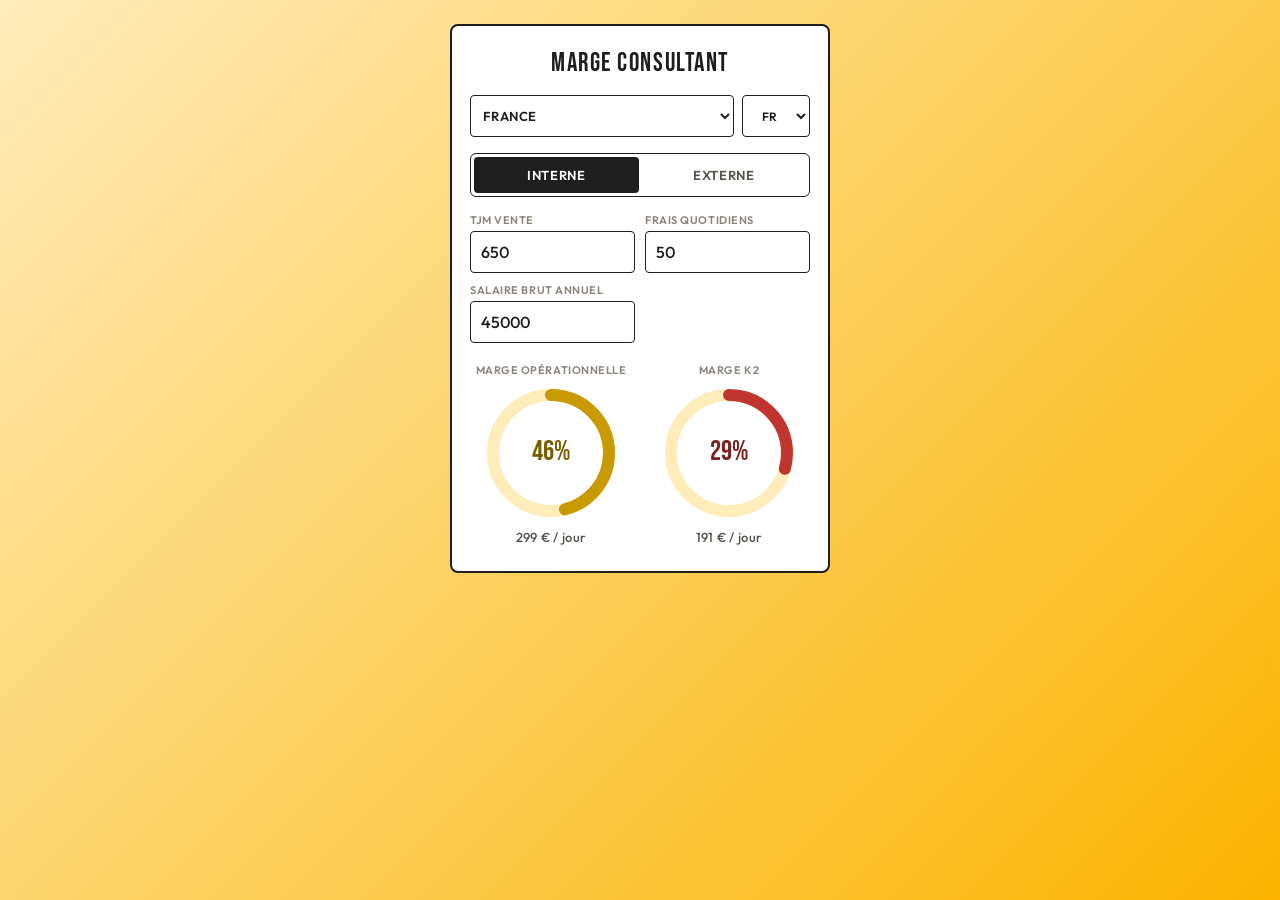
==== index.html @ fb4c843c "Initial commit: consultant margin calculator app" ====
<!DOCTYPE html>
<html lang="fr">
<head>
<meta charset="UTF-8">
<meta name="viewport" content="width=device-width, initial-scale=1.0">
<title id="page-title">Marge consultant</title>
<link rel="preconnect" href="https://fonts.googleapis.com">
<link rel="preconnect" href="https://fonts.gstatic.com" crossorigin>
<link href="https://fonts.googleapis.com/css2?family=Bebas+Neue&family=Outfit:wght@400;500;600;700&display=swap" rel="stylesheet" media="print" onload="this.media='all'">
<link rel="stylesheet" href="style.css">
</head>
<body>

<div class="app-card">

  <h1 id="brand-title" class="brand-title">Marge consultant</h1>

  <div class="top-row">
    <select id="country" class="select">
      <option value="fr" data-cm="1.47" data-awd="220">France</option>
      <option value="es" data-cm="1.34" data-awd="220">Espagne</option>
      <option value="it" data-cm="1.40" data-awd="220">Italie</option>
      <option value="ch" data-cm="1.18" data-awd="230">Suisse</option>
      <option value="be" data-cm="1.41" data-awd="230">Belgique et Lux</option>
    </select>
    <select id="lang" class="select lang-select">
      <option value="fr">FR</option>
      <option value="en">EN</option>
      <option value="it">IT</option>
      <option value="es">ES</option>
    </select>
  </div>

  <div id="seg" class="segmented">
    <button type="button" data-value="internal">Interne</button>
    <button type="button" data-value="external">Externe</button>
  </div>

  <div id="seg-ext-mode" class="segmented sub-segmented" hidden>
    <button type="button" data-value="portage">Portage salarial</button>
    <button type="button" data-value="freelance">Freelance</button>
  </div>

  <div class="fields-grid">
    <div class="field">
      <label id="lbl-sales">TJM vente</label>
      <input id="sales" type="number" min="0" step="1" inputmode="decimal">
    </div>
    <div class="field">
      <label id="lbl-dly">Frais quotidiens</label>
      <input id="dlycost" type="number" min="0" step="1" inputmode="decimal">
    </div>
    <div class="field field-internal">
      <label id="lbl-salary">Salaire brut annuel</label>
      <input id="salary" type="number" min="0" step="100" inputmode="decimal">
    </div>
    <div class="field field-external">
      <label id="lbl-purchase">TJM achat</label>
      <input id="purchase" type="number" min="0" step="1" inputmode="decimal">
    </div>
  </div>

  <div class="result">
    <div class="gauge-block" id="gauge-block-op">
      <span class="gauge-label" id="lbl-margin-op">Marge opérationnelle</span>
      <svg width="140" height="140" viewBox="0 0 140 140">
        <circle cx="70" cy="70" r="58" fill="none" stroke-width="12" class="gauge-track"></circle>
        <circle id="ring-op" cx="70" cy="70" r="58" fill="none" stroke-width="12" stroke-linecap="round" transform="rotate(-90 70 70)"></circle>
        <text id="pct-op" x="70" y="77" text-anchor="middle" font-size="28">0%</text>
      </svg>
      <span id="val-op" class="margin-value">0 € / jour</span>
    </div>
    <div class="gauge-block" id="gauge-block-k2" hidden>
      <span class="gauge-label" id="lbl-margin-k2">Marge K2</span>
      <svg width="140" height="140" viewBox="0 0 140 140">
        <circle cx="70" cy="70" r="58" fill="none" stroke-width="12" class="gauge-track"></circle>
        <circle id="ring-k2" cx="70" cy="70" r="58" fill="none" stroke-width="12" stroke-linecap="round" transform="rotate(-90 70 70)"></circle>
        <text id="pct-k2" x="70" y="77" text-anchor="middle" font-size="28">0%</text>
      </svg>
      <span id="val-k2" class="margin-value">0 € / jour</span>
    </div>
  </div>

</div>

<script src="app.js"></script>
</body>
</html>
---- style.css ----
:root {
  --luca-yellow: #fab400;
  --luca-yellow-light: #ffecbb;
  --luca-black: #1e1e1e;
  --luca-white: #ffffff;

  --page-grad-start: var(--luca-yellow-light);
  --page-grad-end: var(--luca-yellow);
  --card-bg: var(--luca-white);
  --inner-bg: var(--luca-white);
  --ink: var(--luca-black);
  --ink-secondary: #55524b;
  --ink-muted: #8a857b;
  --border-ink: var(--luca-black);
  --accent: var(--luca-yellow);
  --track: var(--luca-yellow-light);
  --green-stroke: #2f7a3d;
  --green-text: #1f5229;
  --yellow-stroke: #c99a00;
  --yellow-text: #7a5f00;
  --orange-stroke: #d1661a;
  --orange-text: #8a3f10;
  --red-stroke: #c03530;
  --red-text: #7a211d;
}

@media (prefers-color-scheme: dark) {
  :root {
    --page-grad-start: #2a2200;
    --page-grad-end: #4a3b00;
    --card-bg: #1e1e1e;
    --inner-bg: #1e1e1e;
    --ink: #f5f2ea;
    --ink-secondary: #cfc9ba;
    --ink-muted: #948e7d;
    --border-ink: var(--luca-yellow);
    --track: #3a3320;
    --green-stroke: #4caf5f;
    --green-text: #8fe39c;
    --yellow-stroke: #e6b800;
    --yellow-text: #ffd54a;
    --orange-stroke: #ef8a3d;
    --orange-text: #ffb673;
    --red-stroke: #e35b56;
    --red-text: #ff8b86;
  }
}

* {
  box-sizing: border-box;
}

[hidden] {
  display: none !important;
}

body {
  margin: 0;
  min-height: 100vh;
  display: flex;
  justify-content: center;
  align-items: flex-start;
  padding: 24px 16px;
  background: linear-gradient(135deg, var(--page-grad-start) 0%, var(--page-grad-end) 100%);
  font-family: "Outfit", system-ui, -apple-system, "Segoe UI", Roboto, Helvetica, Arial, sans-serif;
  color: var(--ink);
}

.app-card {
  width: 100%;
  max-width: 380px;
  background: var(--card-bg);
  border: 2px solid var(--border-ink);
  border-radius: 8px;
  padding: 22px 18px 26px;
  display: flex;
  flex-direction: column;
  gap: 16px;
}

.brand-title {
  margin: 0;
  font-family: "Bebas Neue", "Outfit", sans-serif;
  font-weight: 400;
  font-size: 26px;
  letter-spacing: 0.06em;
  text-transform: uppercase;
  text-align: center;
  color: var(--ink);
}

.top-row {
  display: flex;
  gap: 8px;
}

.select {
  height: 42px;
  border-radius: 4px;
  border: 1.5px solid var(--border-ink);
  background: var(--inner-bg);
  color: var(--ink);
  font-family: "Outfit", sans-serif;
  font-size: 13px;
  font-weight: 600;
  letter-spacing: 0.03em;
  text-transform: uppercase;
  padding: 0 8px;
}

.select:focus {
  outline: 2px solid var(--accent);
  outline-offset: 1px;
}

.top-row .select:first-child {
  flex: 1.6;
  min-width: 0;
}

.lang-select {
  width: 68px;
  font-size: 12px;
  padding: 0 4px;
  text-align: center;
}

.segmented {
  display: flex;
  background: transparent;
  border: 1.5px solid var(--border-ink);
  border-radius: 6px;
  padding: 3px;
  gap: 3px;
}

.segmented button {
  flex: 1;
  border: none;
  border-radius: 4px;
  padding: 10px 0;
  font-family: "Outfit", sans-serif;
  font-size: 13px;
  font-weight: 600;
  letter-spacing: 0.05em;
  text-transform: uppercase;
  cursor: pointer;
  background: transparent;
  color: var(--ink-secondary);
}

.segmented button.active {
  background: var(--ink);
  color: var(--card-bg);
}

.sub-segmented {
  border-color: var(--ink-muted);
  margin-top: -8px;
}

.sub-segmented button {
  font-size: 11px;
  padding: 7px 0;
}

.sub-segmented button.active {
  background: var(--accent);
  color: var(--ink);
}

.fields-grid {
  display: grid;
  grid-template-columns: 1fr 1fr;
  gap: 10px;
}

.field label {
  font-family: "Outfit", sans-serif;
  font-size: 11px;
  font-weight: 600;
  letter-spacing: 0.05em;
  text-transform: uppercase;
  color: var(--ink-muted);
  display: block;
  margin-bottom: 4px;
}

.field input {
  width: 100%;
  height: 42px;
  border-radius: 4px;
  border: 1.5px solid var(--border-ink);
  background: var(--inner-bg);
  color: var(--ink);
  font-family: "Outfit", sans-serif;
  font-size: 16px;
  font-weight: 500;
  padding: 0 10px;
}

.field input:focus {
  outline: 2px solid var(--accent);
  outline-offset: 1px;
}

.field-internal,
.field-external {
  display: none;
}

.result {
  display: flex;
  justify-content: center;
  gap: 18px;
  padding-top: 4px;
}

.gauge-block {
  flex: 1;
  max-width: 160px;
  display: flex;
  flex-direction: column;
  align-items: center;
  gap: 6px;
}

.gauge-label {
  font-family: "Outfit", sans-serif;
  font-size: 11px;
  font-weight: 600;
  letter-spacing: 0.05em;
  text-transform: uppercase;
  color: var(--ink-muted);
  text-align: center;
}

.gauge-track {
  stroke: var(--track);
}

.gauge-block svg text {
  fill: var(--ink);
  font-family: "Bebas Neue", "Outfit", sans-serif;
  font-weight: 400;
}

.margin-value {
  font-family: "Outfit", sans-serif;
  font-size: 13px;
  font-weight: 500;
  letter-spacing: 0.02em;
  color: var(--ink-secondary);
  text-align: center;
}

@media (max-width: 380px) {
  .app-card {
    border-radius: 6px;
    padding: 18px 14px 22px;
  }

  .result {
    gap: 10px;
  }

  .gauge-block svg {
    width: 118px;
    height: 118px;
  }
}
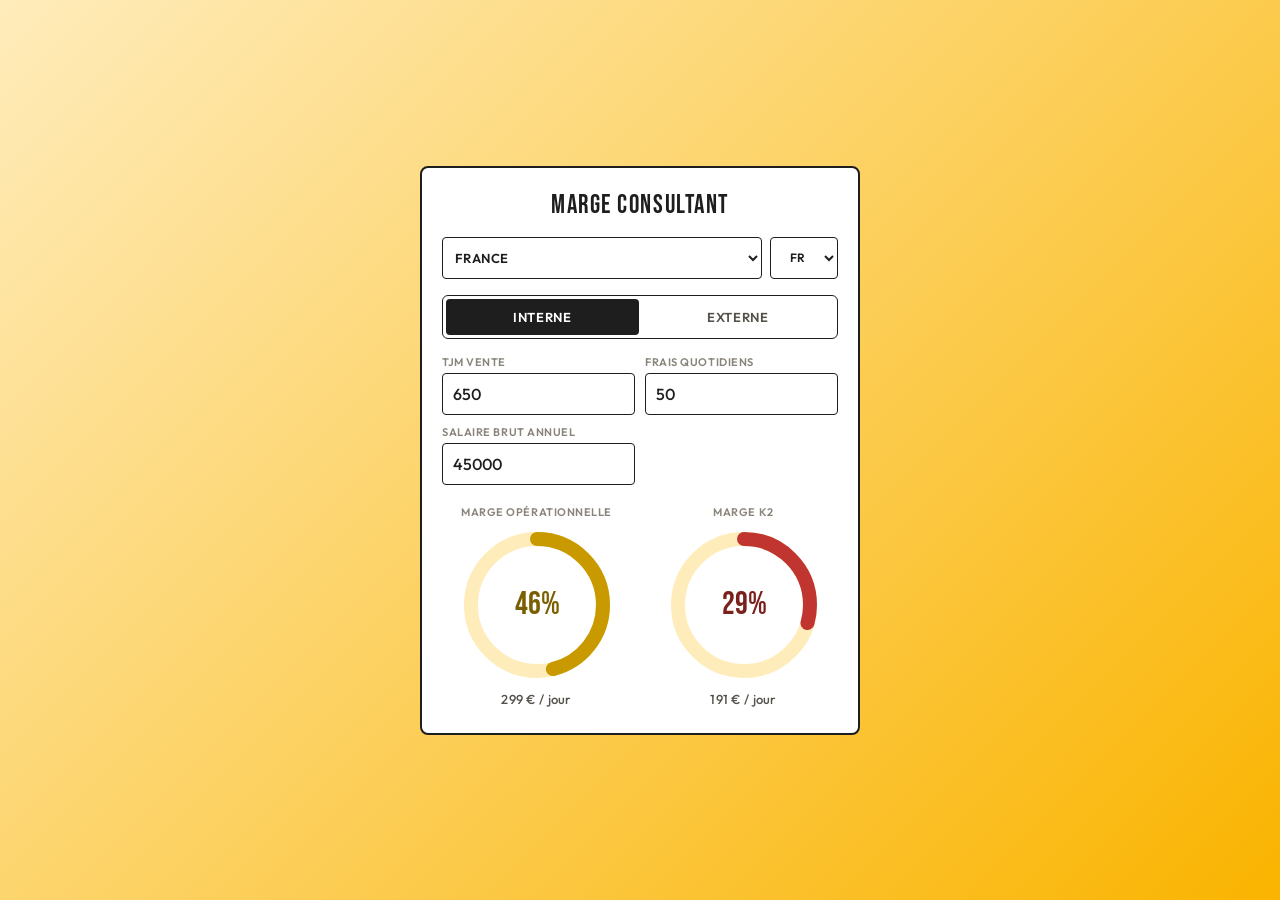
==== commit a337de7d: "Enlarge margin gauges to fill the wider card Scale the gauge SVGs from 140px to 160px (radius 58->66" ====
--- a/index.html
+++ b/index.html
@@ -4,6 +4,11 @@
 <meta charset="UTF-8">
 <meta name="viewport" content="width=device-width, initial-scale=1.0">
 <title id="page-title">Marge consultant</title>
+<link rel="icon" type="image/png" sizes="32x32" href="favicon-32x32.png">
+<link rel="icon" type="image/png" sizes="16x16" href="favicon-16x16.png">
+<link rel="apple-touch-icon" href="apple-touch-icon.png">
+<meta name="apple-mobile-web-app-capable" content="yes">
+<meta name="apple-mobile-web-app-title" content="Marge">
 <link rel="preconnect" href="https://fonts.googleapis.com">
 <link rel="preconnect" href="https://fonts.gstatic.com" crossorigin>
 <link href="https://fonts.googleapis.com/css2?family=Bebas+Neue&family=Outfit:wght@400;500;600;700&display=swap" rel="stylesheet" media="print" onload="this.media='all'">
@@ -63,19 +68,19 @@
   <div class="result">
     <div class="gauge-block" id="gauge-block-op">
       <span class="gauge-label" id="lbl-margin-op">Marge opérationnelle</span>
-      <svg width="140" height="140" viewBox="0 0 140 140">
-        <circle cx="70" cy="70" r="58" fill="none" stroke-width="12" class="gauge-track"></circle>
-        <circle id="ring-op" cx="70" cy="70" r="58" fill="none" stroke-width="12" stroke-linecap="round" transform="rotate(-90 70 70)"></circle>
-        <text id="pct-op" x="70" y="77" text-anchor="middle" font-size="28">0%</text>
+      <svg width="160" height="160" viewBox="0 0 160 160">
+        <circle cx="80" cy="80" r="66" fill="none" stroke-width="14" class="gauge-track"></circle>
+        <circle id="ring-op" cx="80" cy="80" r="66" fill="none" stroke-width="14" stroke-linecap="round" transform="rotate(-90 80 80)"></circle>
+        <text id="pct-op" x="80" y="89" text-anchor="middle" font-size="32">0%</text>
       </svg>
       <span id="val-op" class="margin-value">0 € / jour</span>
     </div>
     <div class="gauge-block" id="gauge-block-k2" hidden>
       <span class="gauge-label" id="lbl-margin-k2">Marge K2</span>
-      <svg width="140" height="140" viewBox="0 0 140 140">
-        <circle cx="70" cy="70" r="58" fill="none" stroke-width="12" class="gauge-track"></circle>
-        <circle id="ring-k2" cx="70" cy="70" r="58" fill="none" stroke-width="12" stroke-linecap="round" transform="rotate(-90 70 70)"></circle>
-        <text id="pct-k2" x="70" y="77" text-anchor="middle" font-size="28">0%</text>
+      <svg width="160" height="160" viewBox="0 0 160 160">
+        <circle cx="80" cy="80" r="66" fill="none" stroke-width="14" class="gauge-track"></circle>
+        <circle id="ring-k2" cx="80" cy="80" r="66" fill="none" stroke-width="14" stroke-linecap="round" transform="rotate(-90 80 80)"></circle>
+        <text id="pct-k2" x="80" y="89" text-anchor="middle" font-size="32">0%</text>
       </svg>
       <span id="val-k2" class="margin-value">0 € / jour</span>
     </div>
--- a/style.css
+++ b/style.css
@@ -57,10 +57,11 @@
 body {
   margin: 0;
   min-height: 100vh;
+  min-height: 100dvh;
   display: flex;
   justify-content: center;
-  align-items: flex-start;
-  padding: 24px 16px;
+  align-items: center;
+  padding: 24px 12px;
   background: linear-gradient(135deg, var(--page-grad-start) 0%, var(--page-grad-end) 100%);
   font-family: "Outfit", system-ui, -apple-system, "Segoe UI", Roboto, Helvetica, Arial, sans-serif;
   color: var(--ink);
@@ -68,11 +69,11 @@
 
 .app-card {
   width: 100%;
-  max-width: 380px;
+  max-width: 440px;
   background: var(--card-bg);
   border: 2px solid var(--border-ink);
   border-radius: 8px;
-  padding: 22px 18px 26px;
+  padding: 22px 20px 26px;
   display: flex;
   flex-direction: column;
   gap: 16px;
@@ -218,7 +219,7 @@
 
 .gauge-block {
   flex: 1;
-  max-width: 160px;
+  max-width: 190px;
   display: flex;
   flex-direction: column;
   align-items: center;
@@ -265,7 +266,7 @@
   }
 
   .gauge-block svg {
-    width: 118px;
-    height: 118px;
-  }
-}
+    width: 135px;
+    height: 135px;
+  }
+}
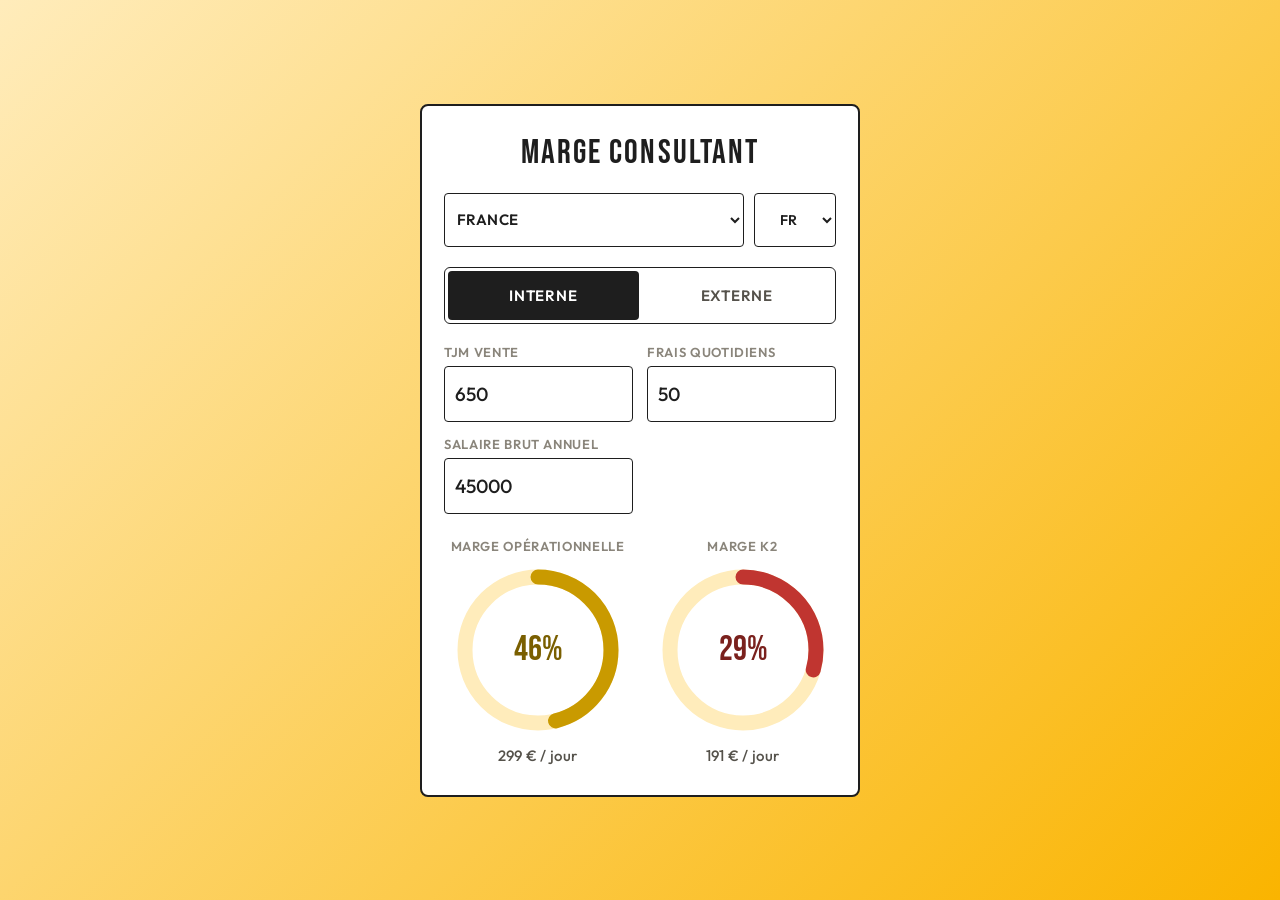
==== commit be84771d: "Push sizing further: bigger title, inputs and gauges Title 30->34px, inputs 50->56px height (font 18" ====
--- a/index.html
+++ b/index.html
@@ -68,19 +68,19 @@
   <div class="result">
     <div class="gauge-block" id="gauge-block-op">
       <span class="gauge-label" id="lbl-margin-op">Marge opérationnelle</span>
-      <svg width="160" height="160" viewBox="0 0 160 160">
-        <circle cx="80" cy="80" r="66" fill="none" stroke-width="14" class="gauge-track"></circle>
-        <circle id="ring-op" cx="80" cy="80" r="66" fill="none" stroke-width="14" stroke-linecap="round" transform="rotate(-90 80 80)"></circle>
-        <text id="pct-op" x="80" y="89" text-anchor="middle" font-size="32">0%</text>
+      <svg width="176" height="176" viewBox="0 0 176 176">
+        <circle cx="88" cy="88" r="73" fill="none" stroke-width="15" class="gauge-track"></circle>
+        <circle id="ring-op" cx="88" cy="88" r="73" fill="none" stroke-width="15" stroke-linecap="round" transform="rotate(-90 88 88)"></circle>
+        <text id="pct-op" x="88" y="98" text-anchor="middle" font-size="35">0%</text>
       </svg>
       <span id="val-op" class="margin-value">0 € / jour</span>
     </div>
     <div class="gauge-block" id="gauge-block-k2" hidden>
       <span class="gauge-label" id="lbl-margin-k2">Marge K2</span>
-      <svg width="160" height="160" viewBox="0 0 160 160">
-        <circle cx="80" cy="80" r="66" fill="none" stroke-width="14" class="gauge-track"></circle>
-        <circle id="ring-k2" cx="80" cy="80" r="66" fill="none" stroke-width="14" stroke-linecap="round" transform="rotate(-90 80 80)"></circle>
-        <text id="pct-k2" x="80" y="89" text-anchor="middle" font-size="32">0%</text>
+      <svg width="176" height="176" viewBox="0 0 176 176">
+        <circle cx="88" cy="88" r="73" fill="none" stroke-width="15" class="gauge-track"></circle>
+        <circle id="ring-k2" cx="88" cy="88" r="73" fill="none" stroke-width="15" stroke-linecap="round" transform="rotate(-90 88 88)"></circle>
+        <text id="pct-k2" x="88" y="98" text-anchor="middle" font-size="35">0%</text>
       </svg>
       <span id="val-k2" class="margin-value">0 € / jour</span>
     </div>
--- a/style.css
+++ b/style.css
@@ -73,17 +73,17 @@
   background: var(--card-bg);
   border: 2px solid var(--border-ink);
   border-radius: 8px;
-  padding: 22px 20px 26px;
+  padding: 26px 22px 30px;
   display: flex;
   flex-direction: column;
-  gap: 16px;
+  gap: 20px;
 }
 
 .brand-title {
   margin: 0;
   font-family: "Bebas Neue", "Outfit", sans-serif;
   font-weight: 400;
-  font-size: 26px;
+  font-size: 34px;
   letter-spacing: 0.06em;
   text-transform: uppercase;
   text-align: center;
@@ -92,17 +92,17 @@
 
 .top-row {
   display: flex;
-  gap: 8px;
+  gap: 10px;
 }
 
 .select {
-  height: 42px;
+  height: 54px;
   border-radius: 4px;
   border: 1.5px solid var(--border-ink);
   background: var(--inner-bg);
   color: var(--ink);
   font-family: "Outfit", sans-serif;
-  font-size: 13px;
+  font-size: 15px;
   font-weight: 600;
   letter-spacing: 0.03em;
   text-transform: uppercase;
@@ -120,8 +120,8 @@
 }
 
 .lang-select {
-  width: 68px;
-  font-size: 12px;
+  width: 82px;
+  font-size: 14px;
   padding: 0 4px;
   text-align: center;
 }
@@ -139,9 +139,9 @@
   flex: 1;
   border: none;
   border-radius: 4px;
-  padding: 10px 0;
-  font-family: "Outfit", sans-serif;
-  font-size: 13px;
+  padding: 15px 0;
+  font-family: "Outfit", sans-serif;
+  font-size: 15px;
   font-weight: 600;
   letter-spacing: 0.05em;
   text-transform: uppercase;
@@ -161,8 +161,8 @@
 }
 
 .sub-segmented button {
-  font-size: 11px;
-  padding: 7px 0;
+  font-size: 13px;
+  padding: 10px 0;
 }
 
 .sub-segmented button.active {
@@ -173,29 +173,29 @@
 .fields-grid {
   display: grid;
   grid-template-columns: 1fr 1fr;
-  gap: 10px;
+  gap: 14px;
 }
 
 .field label {
   font-family: "Outfit", sans-serif;
-  font-size: 11px;
+  font-size: 13px;
   font-weight: 600;
   letter-spacing: 0.05em;
   text-transform: uppercase;
   color: var(--ink-muted);
   display: block;
-  margin-bottom: 4px;
+  margin-bottom: 6px;
 }
 
 .field input {
   width: 100%;
-  height: 42px;
+  height: 56px;
   border-radius: 4px;
   border: 1.5px solid var(--border-ink);
   background: var(--inner-bg);
   color: var(--ink);
   font-family: "Outfit", sans-serif;
-  font-size: 16px;
+  font-size: 19px;
   font-weight: 500;
   padding: 0 10px;
 }
@@ -219,16 +219,16 @@
 
 .gauge-block {
   flex: 1;
-  max-width: 190px;
+  max-width: 205px;
   display: flex;
   flex-direction: column;
   align-items: center;
-  gap: 6px;
+  gap: 8px;
 }
 
 .gauge-label {
   font-family: "Outfit", sans-serif;
-  font-size: 11px;
+  font-size: 13px;
   font-weight: 600;
   letter-spacing: 0.05em;
   text-transform: uppercase;
@@ -248,7 +248,7 @@
 
 .margin-value {
   font-family: "Outfit", sans-serif;
-  font-size: 13px;
+  font-size: 15px;
   font-weight: 500;
   letter-spacing: 0.02em;
   color: var(--ink-secondary);
@@ -258,7 +258,7 @@
 @media (max-width: 380px) {
   .app-card {
     border-radius: 6px;
-    padding: 18px 14px 22px;
+    padding: 22px 16px 26px;
   }
 
   .result {
@@ -266,7 +266,7 @@
   }
 
   .gauge-block svg {
-    width: 135px;
-    height: 135px;
-  }
-}
+    width: 145px;
+    height: 145px;
+  }
+}
